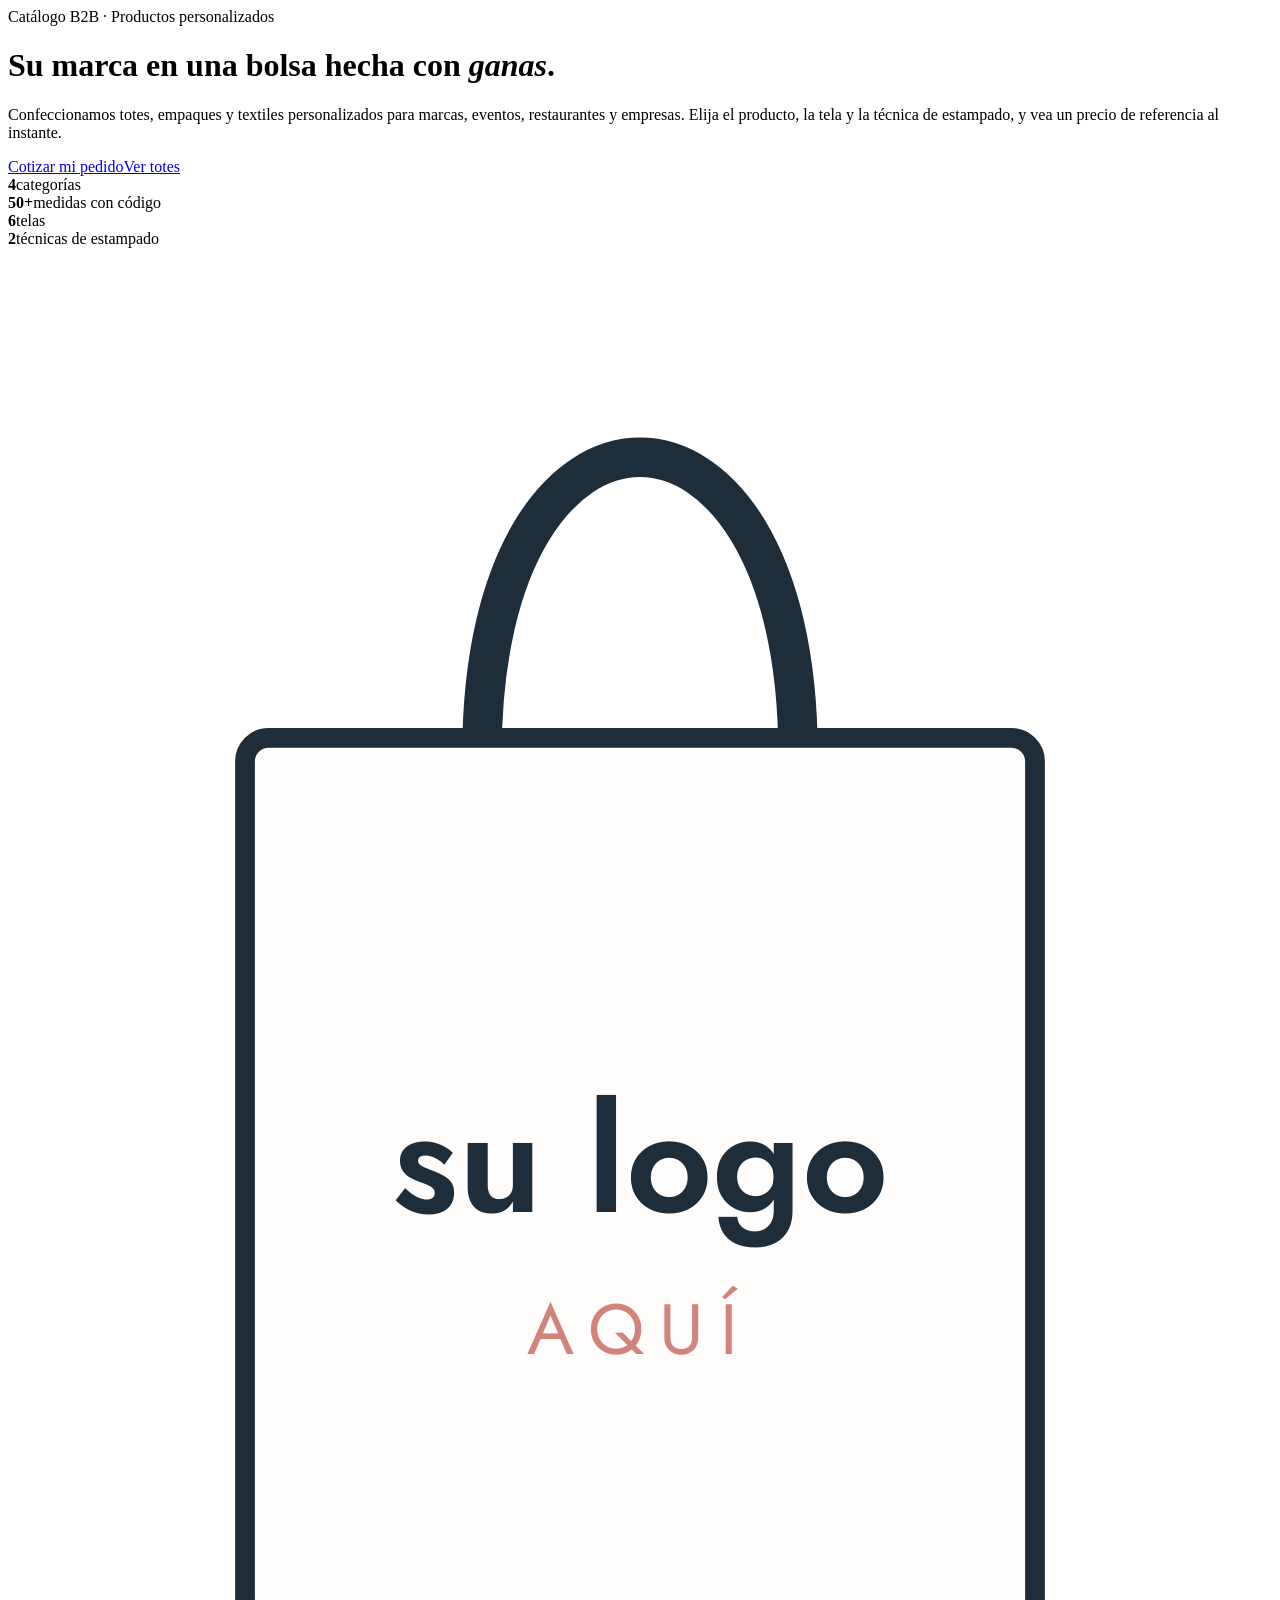
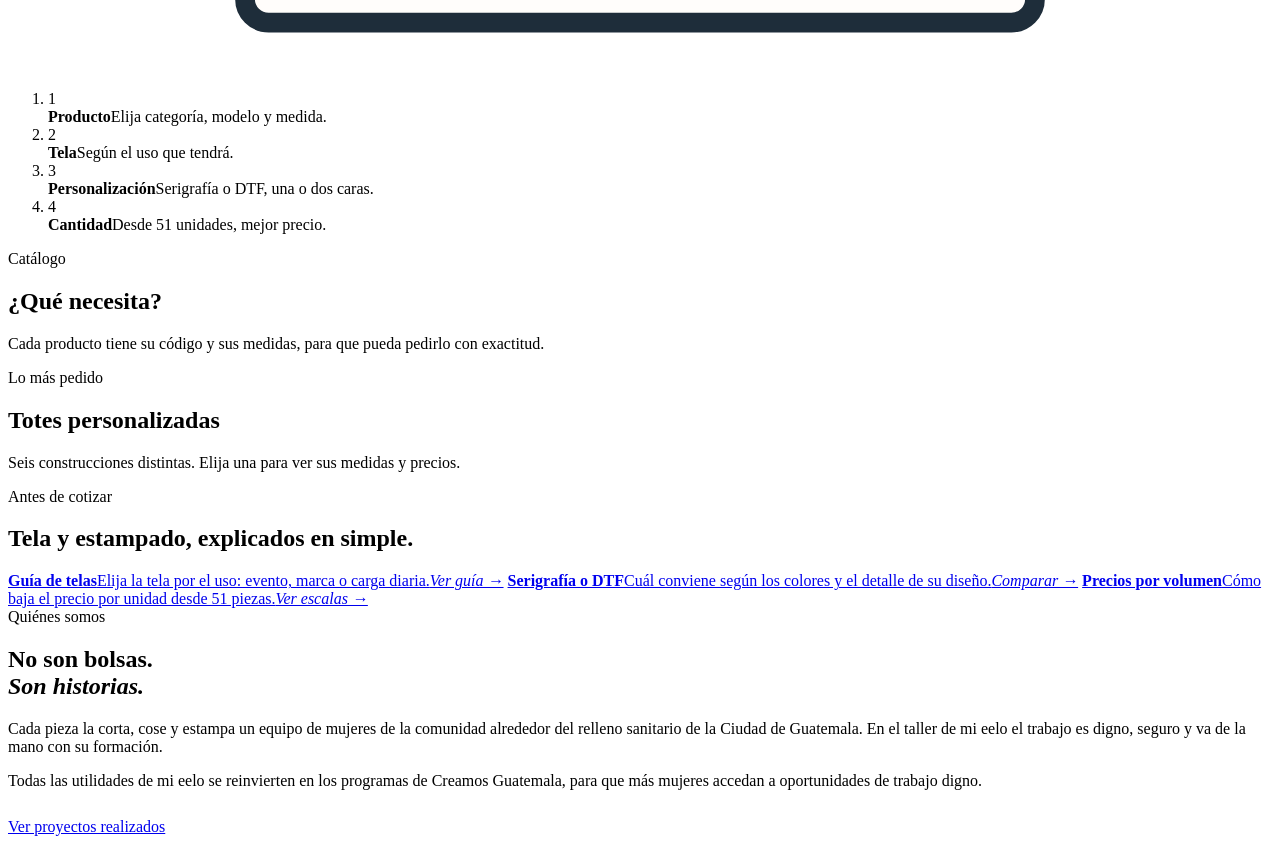
==== index.html @ a4f09148 "Add files via upload" ====
<!doctype html>
<html lang="es">
<head>
<meta charset="utf-8">
<meta name="viewport" content="width=device-width, initial-scale=1">
<title>mi eelo · Catálogo de productos personalizados</title>
<meta name="description" content="Totes, bolsas de empaque y textiles personalizados con serigrafía y DTF, con cotizador en línea.">
<link rel="preconnect" href="https://fonts.googleapis.com">
<link rel="preconnect" href="https://fonts.gstatic.com" crossorigin>
<link href="https://fonts.googleapis.com/css2?family=DM+Sans:opsz,wght@9..40,400;9..40,500;9..40,700&family=Jost:wght@400;500;600;700&display=swap" rel="stylesheet">
<link rel="stylesheet" href="assets/estilos.css">
</head>
<body data-pagina="inicio">
<div id="encabezado"></div>
<header class="hero"><div class="wrap">
  <div>
    <div class="eyebrow">Catálogo B2B · Productos personalizados</div>
    <h1>Su marca en una bolsa hecha con <em>ganas</em>.</h1>
    <p class="lead">Confeccionamos totes, empaques y textiles personalizados para marcas, eventos, restaurantes y empresas. Elija el producto, la tela y la técnica de estampado, y vea un precio de referencia al instante.</p>
    <div class="botonera"><a href="cotizador.html" class="btn btn-primary">Cotizar mi pedido</a><a href="totes.html" class="btn btn-ghost">Ver totes</a></div>
    <div class="hero-meta"><div><b>4</b>categorías</div><div><b>50+</b>medidas con código</div><div><b>6</b>telas</div><div><b>2</b>técnicas de estampado</div></div>
  </div>
  <div class="hero-art" aria-hidden="true"><div class="sol"></div><div class="sol2"></div><svg viewBox="0 0 160 180" fill="none">
        <path d="M60 64 C60 14, 100 14, 100 64" stroke="#1E2D3A" stroke-width="5" stroke-linecap="round"/>
        <rect x="30" y="62" width="100" height="112" rx="3" fill="#FFFDFB" stroke="#1E2D3A" stroke-width="2.5"/>
        <text x="80" y="122" text-anchor="middle" font-family="Jost, sans-serif" font-size="19" font-weight="600" fill="#1E2D3A">su logo</text>
        <text x="80" y="140" text-anchor="middle" font-family="Jost, sans-serif" font-size="9" letter-spacing="2" fill="#D2837A">AQUÍ</text>
      </svg></div>
</div></header>

<div class="pasos"><div class="wrap"><ol>
  <li><span class="n">1</span><div><b>Producto</b><span>Elija categoría, modelo y medida.</span></div></li>
  <li><span class="n">2</span><div><b>Tela</b><span>Según el uso que tendrá.</span></div></li>
  <li><span class="n">3</span><div><b>Personalización</b><span>Serigrafía o DTF, una o dos caras.</span></div></li>
  <li><span class="n">4</span><div><b>Cantidad</b><span>Desde 51 unidades, mejor precio.</span></div></li>
</ol></div></div>

<section><div class="wrap">
  <div class="eyebrow">Catálogo</div>
  <h2>¿Qué necesita?</h2>
  <p class="lead">Cada producto tiene su código y sus medidas, para que pueda pedirlo con exactitud.</p>
  <div class="grid-cat" id="gridCategorias"></div>
</div></section>

<section style="background:var(--blush)"><div class="wrap">
  <div class="eyebrow">Lo más pedido</div>
  <h2>Totes personalizadas</h2>
  <p class="lead">Seis construcciones distintas. Elija una para ver sus medidas y precios.</p>
  <div class="atajos" id="atajosTotes"></div>
</div></section>

<section><div class="wrap">
  <div class="eyebrow">Antes de cotizar</div>
  <h2>Tela y estampado, explicados en simple.</h2>
  <div class="otras">
    <a class="cat-mini" href="personalizacion.html#telas" style="--c:var(--lila)"><b>Guía de telas</b><span>Elija la tela por el uso: evento, marca o carga diaria.</span><i>Ver guía →</i></a>
    <a class="cat-mini" href="personalizacion.html#tecnicas" style="--c:var(--arena)"><b>Serigrafía o DTF</b><span>Cuál conviene según los colores y el detalle de su diseño.</span><i>Comparar →</i></a>
    <a class="cat-mini" href="personalizacion.html#volumen" style="--c:#C9D7D3"><b>Precios por volumen</b><span>Cómo baja el precio por unidad desde 51 piezas.</span><i>Ver escalas →</i></a>
  </div>
</div></section>

<section class="historia"><div class="wrap">
  <div>
    <div class="eyebrow" style="color:var(--terra)">Quiénes somos</div>
    <h2>No son bolsas.<br><em>Son historias.</em></h2>
    <p>Cada pieza la corta, cose y estampa un equipo de mujeres de la comunidad alrededor del relleno sanitario de la Ciudad de Guatemala. En el taller de mi eelo el trabajo es digno, seguro y va de la mano con su formación.</p>
    <p>Todas las utilidades de mi eelo se reinvierten en los programas de Creamos Guatemala, para que más mujeres accedan a oportunidades de trabajo digno.</p>
    <div class="botonera" style="margin-top:28px"><a href="proyectos.html" class="btn btn-terra">Ver proyectos realizados</a></div>
  </div>
  <div class="circulos" aria-hidden="true">
    <i style="inset:0;background:var(--terra)"></i>
    <i style="width:55%;height:55%;left:-6%;bottom:-4%;background:var(--salvia)"></i>
    <i style="width:30%;height:30%;right:4%;top:6%;background:var(--lila)"></i>
  </div>
</div></section>
<div id="pie"></div>
<script src="assets/datos.js"></script>
<script src="assets/app.js"></script>
</body>
</html>
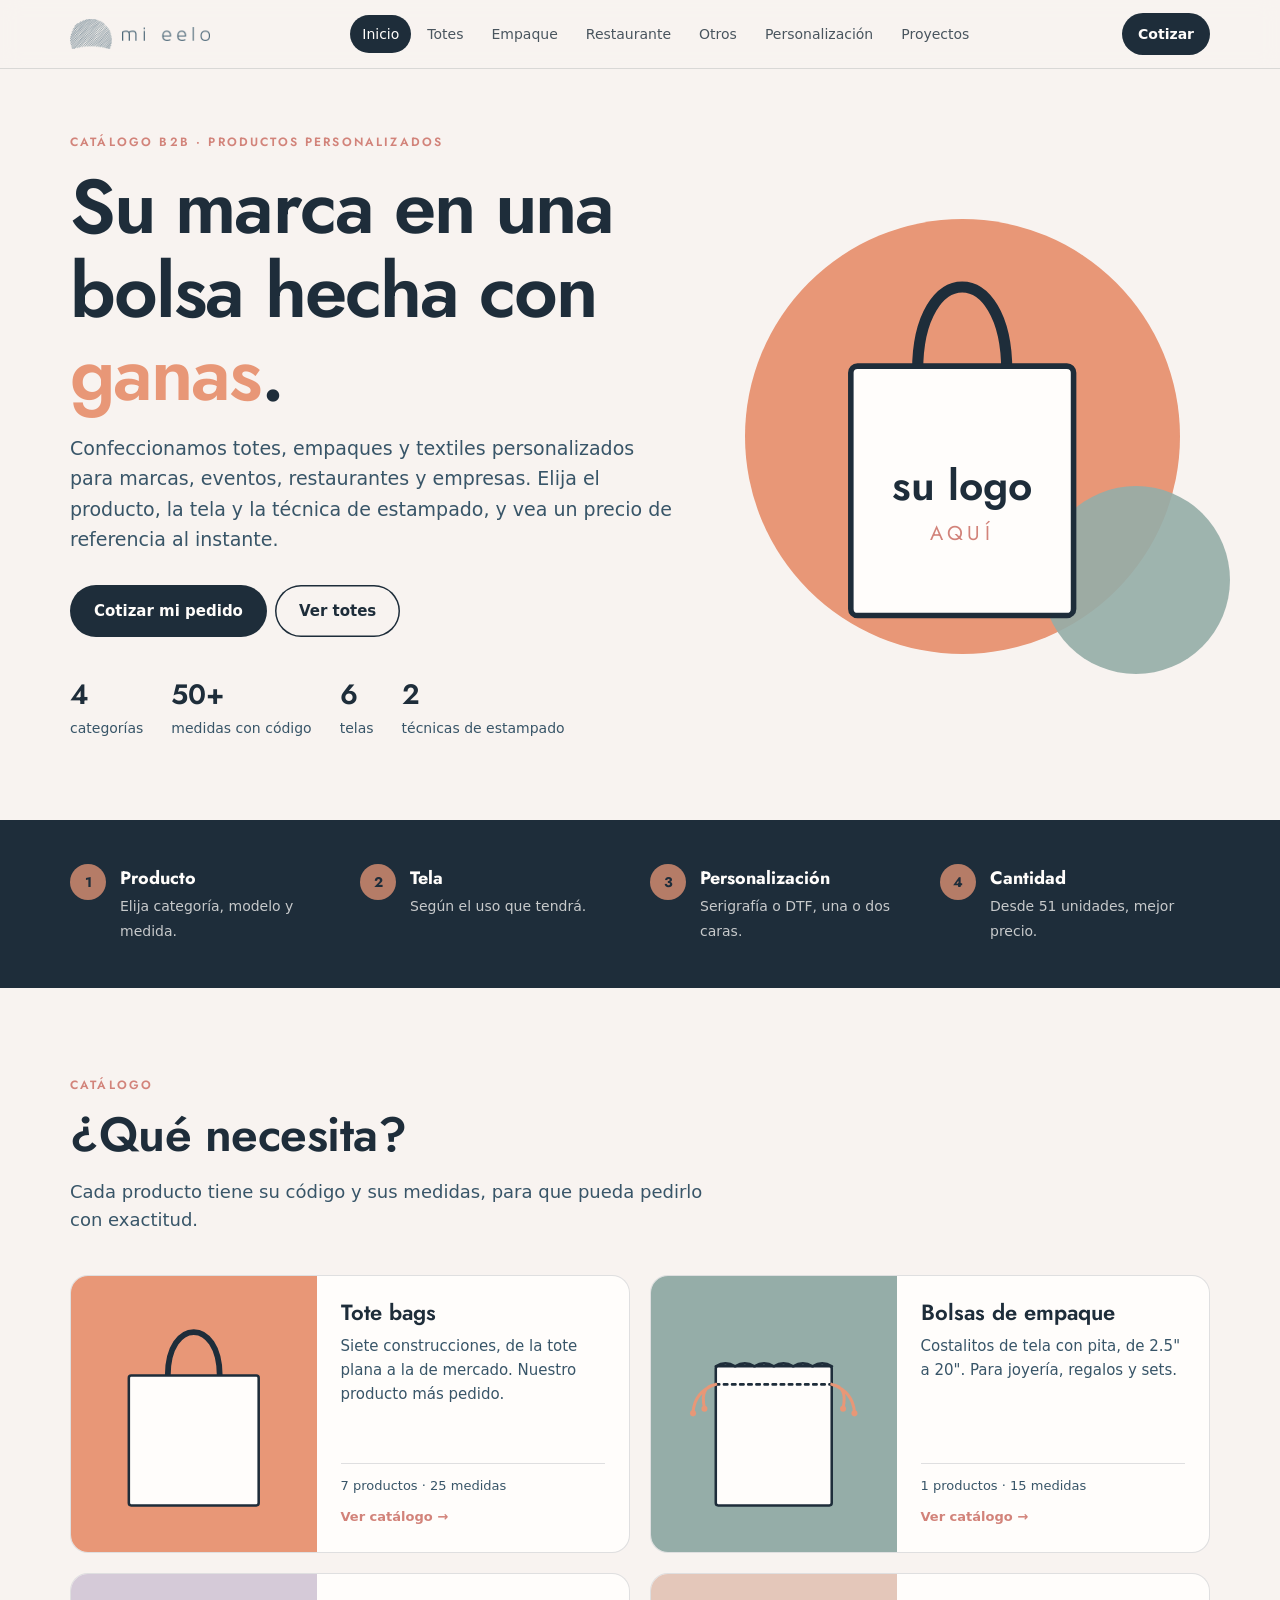
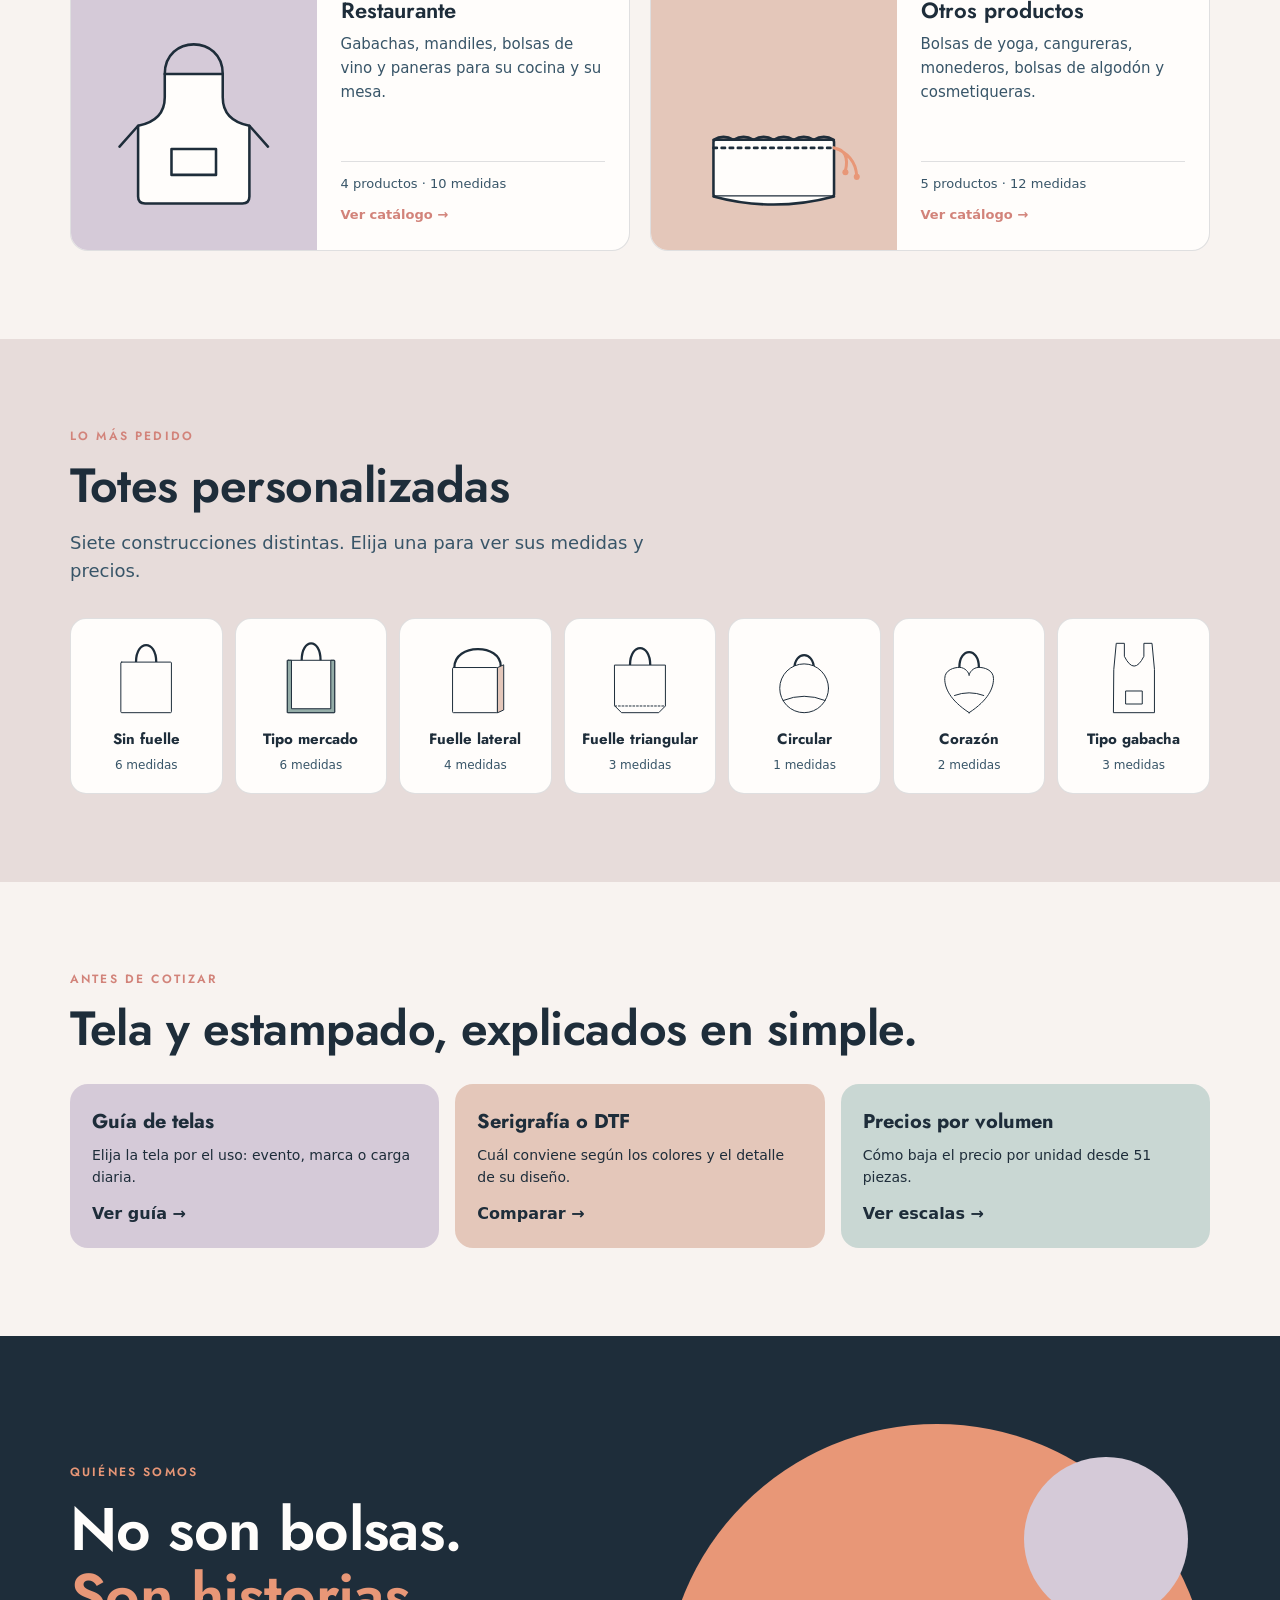
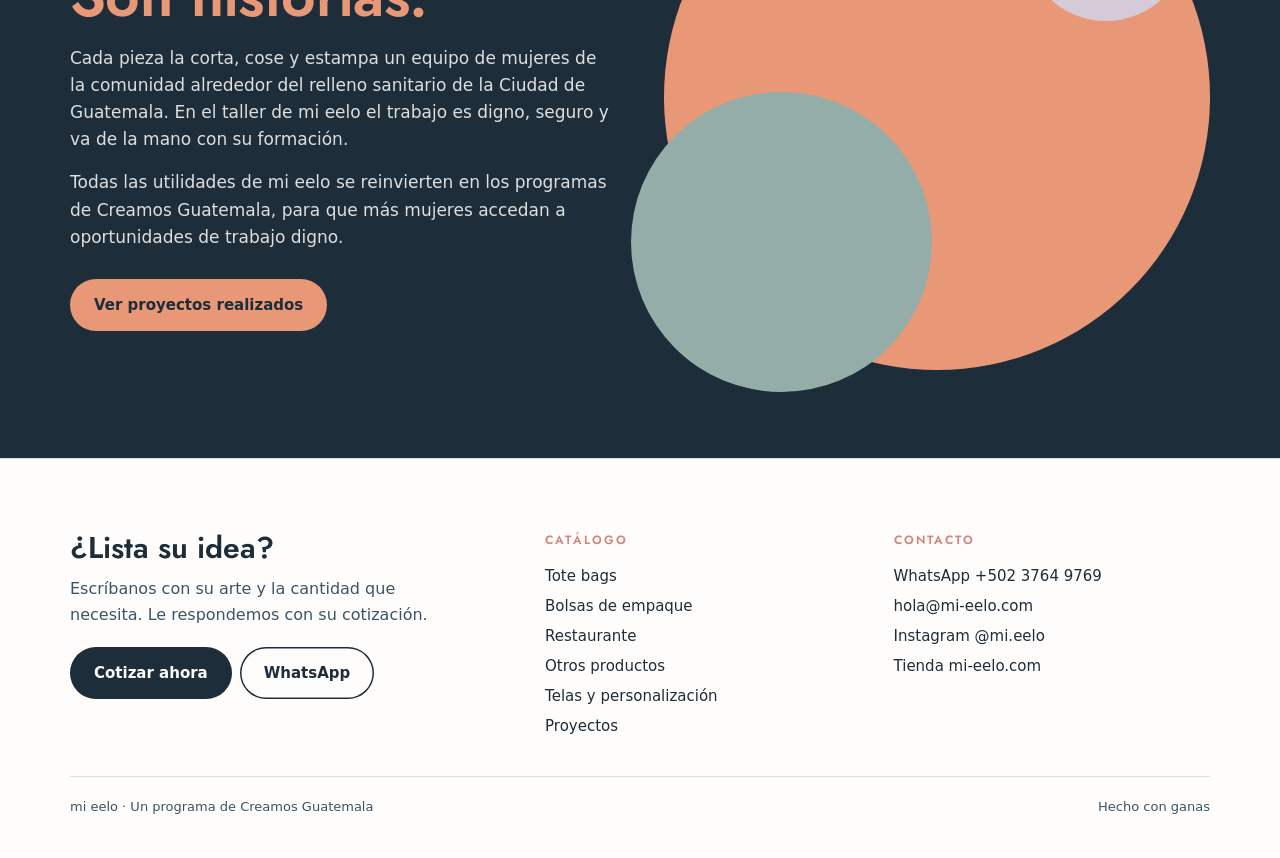
==== commit ecd7b360: "Logo con tamaño ajustable, íconos a la medida y reverso - Cotizador: subir logo (se recortan bordes " ====
--- a/index.html
+++ b/index.html
@@ -8,9 +8,17 @@
 <link rel="preconnect" href="https://fonts.googleapis.com">
 <link rel="preconnect" href="https://fonts.gstatic.com" crossorigin>
 <link href="https://fonts.googleapis.com/css2?family=DM+Sans:opsz,wght@9..40,400;9..40,500;9..40,700&family=Jost:wght@400;500;600;700&display=swap" rel="stylesheet">
-<link rel="stylesheet" href="assets/estilos.css">
+<link rel="stylesheet" href="assets/estilos.css?v=6">
 </head>
 <body data-pagina="inicio">
+<div id="cargador" aria-hidden="true">
+  <div class="cg-logo">
+    <div class="cg-sol"><img src="assets/img/logo-sol.png" alt=""></div>
+    <img class="cg-txt" src="assets/img/logo-texto.png" alt="">
+    <div class="cg-barra"><i></i></div>
+  </div>
+</div>
+<script>try{var c=document.getElementById('cargador');if(sessionStorage.getItem('mieelo-visto'))c.classList.add('rapido');sessionStorage.setItem('mieelo-visto','1')}catch(e){}</script>
 <div id="encabezado"></div>
 <header class="hero"><div class="wrap">
   <div>
@@ -45,7 +53,7 @@
 <section style="background:var(--blush)"><div class="wrap">
   <div class="eyebrow">Lo más pedido</div>
   <h2>Totes personalizadas</h2>
-  <p class="lead">Seis construcciones distintas. Elija una para ver sus medidas y precios.</p>
+  <p class="lead">Siete construcciones distintas. Elija una para ver sus medidas y precios.</p>
   <div class="atajos" id="atajosTotes"></div>
 </div></section>
 
@@ -74,7 +82,7 @@
   </div>
 </div></section>
 <div id="pie"></div>
-<script src="assets/datos.js"></script>
-<script src="assets/app.js"></script>
+<script src="assets/datos.js?v=6"></script>
+<script src="assets/app.js?v=6"></script>
 </body>
 </html>
--- a/assets/estilos.css
+++ b/assets/estilos.css
@@ -0,0 +1,356 @@
+/* =========================================================
+   mi eelo · estilos del catálogo (Brandbook 2020)
+   Mission Gothic es la tipografía de marca: si tienen el archivo,
+   agreguen un @font-face aquí y se usará automáticamente.
+   Mientras tanto se muestra Jost como sustituto.
+   ========================================================= */
+:root{
+  --navy:#1E2D3A; --azul:#385568; --blush:#E7DCDA; --arena:#E4C7BA; --lino:#D8C8BE;
+  --coral:#D2837A; --terra:#E89777; --gris:#B1AAB2; --salvia:#95ADA8; --lila:#D5CAD8;
+  --papel:#F8F3F0; --blanco:#FFFDFB; --linea:rgba(30,45,58,.14);
+  --f-marca:'Mission Gothic','Jost',system-ui,sans-serif;
+  --f-texto:'DM Sans',system-ui,sans-serif;
+  --radio:18px;
+}
+*{box-sizing:border-box}
+html{scroll-behavior:smooth}
+body{margin:0;background:var(--papel);color:var(--navy);font-family:var(--f-texto);font-size:16px;line-height:1.6;-webkit-font-smoothing:antialiased}
+img,svg{display:block;max-width:100%}
+a{color:inherit}
+h1,h2,h3,h4{font-family:var(--f-marca);font-weight:600;line-height:1.1;margin:0}
+h1{font-size:clamp(40px,6vw,76px);letter-spacing:-.025em}
+h2{font-size:clamp(30px,4.2vw,48px);letter-spacing:-.01em}
+h3{font-size:22px}
+p{margin:0}
+.wrap{max-width:1180px;margin:0 auto;padding:0 20px}
+section{padding:88px 0;position:relative}
+.eyebrow{font-family:var(--f-marca);text-transform:uppercase;letter-spacing:.18em;font-size:12px;font-weight:600;color:var(--coral);margin-bottom:14px}
+.lead{font-size:18px;color:var(--azul);max-width:640px;margin-top:16px}
+.muted{color:var(--azul)}
+.oculto{display:none!important}
+.btn{display:inline-flex;align-items:center;justify-content:center;gap:8px;padding:14px 24px;border-radius:999px;font-weight:700;text-decoration:none;border:0;cursor:pointer;font-family:var(--f-texto);font-size:15px;transition:transform .15s,background .15s;white-space:nowrap}
+.btn:hover{transform:translateY(-1px)}
+.btn-sm{padding:10px 16px;font-size:14px}
+.btn-primary{background:var(--navy);color:var(--blanco)}
+.btn-primary:hover{background:var(--azul)}
+.btn-ghost{background:transparent;color:var(--navy);box-shadow:inset 0 0 0 1.5px var(--navy)}
+.btn-terra{background:var(--terra);color:var(--navy)}
+.botonera{display:flex;gap:8px;flex-wrap:wrap}
+
+/* NAV */
+.nav{position:sticky;top:0;z-index:50;background:rgba(248,243,240,.92);backdrop-filter:blur(10px);border-bottom:1px solid var(--linea)}
+.nav .wrap{display:flex;align-items:center;justify-content:space-between;height:68px;gap:16px}
+.logo{font-family:var(--f-marca);font-size:26px;font-weight:600;letter-spacing:-.02em;text-decoration:none;flex:none}
+.logo span{color:var(--terra)}
+.nav ul{display:flex;gap:4px;list-style:none;margin:0;padding:0;font-size:14px;font-weight:500}
+.nav ul a{text-decoration:none;padding:8px 12px;border-radius:999px;display:block;opacity:.8}
+.nav ul a:hover{opacity:1;background:var(--blush)}
+.nav ul a.activo{opacity:1;background:var(--navy);color:var(--blanco)}
+.nav-der{display:flex;gap:10px;align-items:center}
+.hamburguesa{display:none;width:42px;height:42px;border:0;background:var(--blush);border-radius:50%;cursor:pointer;flex-direction:column;justify-content:center;align-items:center;gap:4px}
+.hamburguesa span{width:18px;height:2px;background:var(--navy);display:block}
+@media(max-width:1020px){
+  .hamburguesa{display:flex}
+  .nav ul{display:none;position:absolute;top:68px;left:0;right:0;background:var(--papel);flex-direction:column;padding:12px 20px 20px;border-bottom:1px solid var(--linea)}
+  .nav ul.abierto{display:flex}
+  .nav ul a{padding:12px 14px}
+}
+
+/* CABECERA DE PÁGINA */
+.cabecera{padding:64px 0 40px}
+.cabecera .migas{font-size:13px;color:var(--azul);margin-bottom:18px}
+.cabecera .migas a{text-decoration:none;color:var(--coral);font-weight:600}
+
+/* HERO */
+.hero{padding:64px 0 80px;overflow:hidden}
+.hero .wrap{display:grid;grid-template-columns:1.1fr .9fr;gap:40px;align-items:center}
+.hero h1 em{font-style:normal;color:var(--terra)}
+.hero .lead{font-size:19px}
+.hero .botonera{margin-top:30px}
+.hero-art{position:relative;aspect-ratio:1/1}
+.hero-art .sol{position:absolute;inset:6%;border-radius:50%;background:var(--terra)}
+.hero-art .sol2{position:absolute;width:38%;aspect-ratio:1;border-radius:50%;background:var(--salvia);right:-4%;bottom:2%;opacity:.9}
+.hero-art svg{position:absolute;inset:8% 14%;width:72%;height:auto}
+.hero-meta{display:flex;gap:28px;margin-top:36px;flex-wrap:wrap}
+.hero-meta div{font-size:14px;color:var(--azul)}
+.hero-meta b{display:block;font-family:var(--f-marca);font-size:28px;color:var(--navy);font-weight:600}
+@media(max-width:860px){.hero .wrap{grid-template-columns:1fr}.hero-art{max-width:360px;margin:0 auto;width:100%}}
+
+/* PASOS */
+.pasos{background:var(--navy);color:var(--blanco);padding:44px 0}
+.pasos ol{list-style:none;margin:0;padding:0;display:grid;grid-template-columns:repeat(4,1fr);gap:20px}
+.pasos li{display:flex;gap:14px;align-items:flex-start}
+.pasos .n{flex:none;width:36px;height:36px;border-radius:50%;background:var(--terra);color:var(--navy);display:grid;place-items:center;font-family:var(--f-marca);font-weight:700}
+.pasos b{display:block;font-family:var(--f-marca);font-size:18px}
+.pasos span{font-size:14px;opacity:.75}
+@media(max-width:860px){.pasos ol{grid-template-columns:1fr 1fr}}
+@media(max-width:520px){.pasos ol{grid-template-columns:1fr}}
+
+/* CATEGORÍAS (inicio) */
+.grid-cat{display:grid;grid-template-columns:repeat(2,1fr);gap:20px;margin-top:40px}
+.cat{display:grid;grid-template-columns:44% 1fr;background:var(--blanco);border-radius:var(--radio);overflow:hidden;text-decoration:none;border:1px solid var(--linea);transition:transform .2s,box-shadow .2s}
+.cat:hover{transform:translateY(-3px);box-shadow:0 14px 30px -18px rgba(30,45,58,.4)}
+.cat-foto{background:var(--c);display:grid;place-items:center;min-height:220px;overflow:hidden}
+.cat-foto img{width:100%;height:100%;object-fit:cover}
+.cat-txt{padding:24px;display:flex;flex-direction:column;gap:10px}
+.cat-txt p{font-size:15px;color:var(--azul)}
+.cat-pie{margin-top:auto;display:flex;justify-content:space-between;gap:10px;flex-wrap:wrap;font-size:13px;color:var(--azul);padding-top:12px;border-top:1px solid var(--linea)}
+.cat-pie i{font-style:normal;font-weight:700;color:var(--coral)}
+@media(max-width:860px){.grid-cat{grid-template-columns:1fr}}
+@media(max-width:480px){.cat{grid-template-columns:1fr}.cat-foto{min-height:180px}}
+.atajos{display:grid;grid-template-columns:repeat(7,1fr);gap:12px;margin-top:32px}
+.atajo{background:var(--blanco);border-radius:16px;padding:16px 12px;text-align:center;text-decoration:none;border:1px solid var(--linea);transition:border-color .2s}
+.atajo:hover{border-color:var(--navy)}
+.atajo svg{height:84px;width:auto;margin:0 auto 8px}
+.atajo b{display:block;font-family:var(--f-marca);font-size:15px}
+.atajo span{font-size:12px;color:var(--azul)}
+@media(max-width:860px){.atajos{grid-template-columns:repeat(3,1fr)}}
+
+/* FILTROS Y TARJETAS DE PRODUCTO */
+.filtros{display:flex;gap:8px;flex-wrap:wrap;margin-bottom:28px;position:sticky;top:68px;z-index:5;background:var(--papel);padding:12px 0}
+.filtros button{font:inherit;font-size:14px;font-weight:500;padding:9px 16px;border-radius:999px;border:1.5px solid var(--linea);background:var(--blanco);cursor:pointer;color:var(--navy)}
+.filtros button small{opacity:.55;margin-left:4px}
+.filtros button.on{background:var(--navy);color:var(--blanco);border-color:var(--navy)}
+.grid-productos{display:grid;grid-template-columns:repeat(3,1fr);gap:22px}
+.producto{background:var(--blanco);border-radius:var(--radio);overflow:hidden;display:flex;flex-direction:column;border:1px solid var(--linea)}
+.producto .foto{position:relative;background:var(--blush);aspect-ratio:1/1;overflow:hidden}
+.producto .foto img{width:100%;height:100%;object-fit:cover}
+.ilus-respaldo{width:100%;height:100%;display:grid;place-items:center;padding:30px}
+.ilus-respaldo svg{height:100%;width:auto}
+.badge-cod{position:absolute;top:12px;left:12px;background:var(--navy);color:var(--blanco);font-size:12px;font-weight:700;letter-spacing:.06em;padding:5px 10px;border-radius:999px}
+.miniaturas{position:absolute;bottom:12px;left:0;right:0;display:flex;justify-content:center;gap:6px}
+.miniaturas button{width:10px;height:10px;border-radius:50%;border:0;background:rgba(255,255,255,.7);cursor:pointer;padding:0;box-shadow:0 0 0 1px rgba(30,45,58,.25)}
+.miniaturas button.on{background:var(--navy)}
+.producto .cuerpo{padding:22px;display:flex;flex-direction:column;gap:10px;flex:1}
+.producto .rasgo{font-size:12px;text-transform:uppercase;letter-spacing:.12em;color:var(--coral);font-weight:700}
+.producto p{font-size:14px;color:var(--azul)}
+.lbl,.sub-lbl{font-size:12px;text-transform:uppercase;letter-spacing:.12em;font-weight:700;color:var(--azul);margin-top:4px}
+.variantes{display:flex;gap:6px;flex-wrap:wrap}
+.variantes button{font:inherit;border:1.5px solid var(--linea);background:var(--papel);border-radius:10px;padding:6px 10px;cursor:pointer;text-align:left;line-height:1.2;color:var(--navy)}
+.variantes button b{display:block;font-size:11px;letter-spacing:.06em;color:var(--coral)}
+.variantes button span{font-size:13px;font-weight:500}
+.variantes button.on{background:var(--navy);color:var(--blanco);border-color:var(--navy)}
+.variantes button.on b{color:var(--terra)}
+.ficha{display:flex;flex-wrap:wrap;gap:6px 14px;font-size:13px;background:var(--papel);border-radius:10px;padding:10px 12px}
+.ficha span{white-space:nowrap}
+.pie-prod{margin-top:auto;padding-top:14px;border-top:1px solid var(--linea);display:flex;flex-direction:column;gap:12px}
+.desde{font-size:12px;color:var(--azul);line-height:1.3}
+.desde b{display:block;font-family:var(--f-marca);font-size:24px;color:var(--navy)}
+@media(max-width:1000px){.grid-productos{grid-template-columns:1fr 1fr}}
+@media(max-width:620px){.grid-productos{grid-template-columns:1fr}}
+.otras{display:grid;grid-template-columns:repeat(3,1fr);gap:16px;margin-top:28px}
+.cat-mini{background:var(--c);border-radius:var(--radio);padding:22px;text-decoration:none;display:flex;flex-direction:column;gap:6px}
+.cat-mini b{font-family:var(--f-marca);font-size:20px}
+.cat-mini span{font-size:14px}
+.cat-mini i{font-style:normal;font-weight:700;margin-top:6px}
+@media(max-width:760px){.otras{grid-template-columns:1fr}}
+.banda-cta{background:var(--navy);color:var(--blanco);border-radius:var(--radio);padding:34px;display:flex;justify-content:space-between;align-items:center;gap:20px;flex-wrap:wrap;margin-top:48px}
+.banda-cta h3{font-size:26px}
+.banda-cta p{opacity:.8;margin-top:6px}
+
+/* TELAS */
+.guia{display:grid;grid-template-columns:repeat(3,1fr);gap:18px;margin:40px 0}
+.uso{border-radius:var(--radio);padding:26px}
+.uso:nth-child(1){background:var(--lila)}
+.uso:nth-child(2){background:var(--arena)}
+.uso:nth-child(3){background:#C9D7D3}
+.uso .q{font-size:13px;text-transform:uppercase;letter-spacing:.14em;font-weight:700;opacity:.7}
+.uso h3{margin:10px 0 8px;font-size:21px}
+.uso p{font-size:15px}
+.uso .rec{margin-top:14px;font-weight:700;font-size:15px}
+.grid-telas{display:grid;grid-template-columns:repeat(3,1fr);gap:16px}
+.tela{border:1px solid var(--linea);border-radius:var(--radio);padding:22px;display:flex;flex-direction:column;gap:10px;background:var(--blanco)}
+.tela .muestra,.sw{background-image:repeating-linear-gradient(0deg,rgba(255,255,255,.3) 0 1px,transparent 1px 4px),repeating-linear-gradient(90deg,rgba(30,45,58,.07) 0 1px,transparent 1px 4px)}
+.tela .muestra{height:64px;border-radius:12px}
+.tela .fam{font-size:12px;text-transform:uppercase;letter-spacing:.14em;color:var(--coral);font-weight:700}
+.tela p{font-size:14px;color:var(--azul)}
+.tela .btn{margin-top:auto;align-self:flex-start}
+.medidor{display:grid;grid-template-columns:120px 1fr;gap:6px 10px;font-size:13px;align-items:center}
+.puntos{display:inline-flex;gap:4px;vertical-align:middle}
+.puntos i{width:11px;height:11px;border-radius:50%;background:var(--linea)}
+.puntos i.on{background:var(--navy)}
+.aptitud{display:flex;gap:6px;flex-wrap:wrap}
+.aptitud span{font-size:12px;padding:3px 10px;border-radius:999px;background:var(--papel);border:1px solid var(--linea)}
+@media(max-width:960px){.guia,.grid-telas{grid-template-columns:1fr 1fr}}
+@media(max-width:600px){.guia,.grid-telas{grid-template-columns:1fr}}
+
+/* TÉCNICAS */
+.tecnicas{display:grid;grid-template-columns:1fr 1fr;gap:22px;margin-top:40px}
+.tecnica{background:var(--blanco);border-radius:var(--radio);padding:30px;border:1px solid var(--linea)}
+.tecnica h3{font-size:28px;margin-bottom:6px}
+.tecnica .sub{color:var(--azul);margin-bottom:18px}
+.tecnica ul{padding-left:18px;margin:0 0 20px;font-size:15px}
+.tecnica li{margin-bottom:6px}
+table.precios{width:100%;border-collapse:collapse;font-size:15px}
+table.precios th,table.precios td{text-align:left;padding:10px 0;border-bottom:1px solid var(--linea)}
+table.precios th{font-size:12px;text-transform:uppercase;letter-spacing:.12em;color:var(--azul);font-weight:700}
+table.precios td:last-child,table.precios th:last-child{text-align:right}
+.nota{font-size:13px;color:var(--azul);margin-top:12px}
+.simulador{margin-top:22px;display:grid;grid-template-columns:1fr 220px;gap:28px;background:var(--navy);color:var(--blanco);border-radius:var(--radio);padding:34px}
+.simulador h3{font-size:26px;margin-bottom:8px}
+.simulador p{opacity:.8;font-size:15px}
+.sim-ctrl{display:flex;gap:8px;flex-wrap:wrap;margin:20px 0}
+.sim-ctrl button{background:transparent;color:var(--blanco);border:1.5px solid rgba(255,255,255,.35);border-radius:999px;padding:8px 14px;font:inherit;font-size:14px;cursor:pointer}
+.sim-ctrl button.on{background:var(--terra);border-color:var(--terra);color:var(--navy);font-weight:700}
+.sim-custom{display:flex;gap:10px;align-items:center;font-size:14px;flex-wrap:wrap}
+.simulador .sim-custom input{width:76px;padding:8px;border-radius:10px;border:0;font:inherit;color:var(--navy)}
+.sim-res{display:flex;gap:32px;margin-top:24px;flex-wrap:wrap}
+.sim-res b{display:block;font-family:var(--f-marca);font-size:36px;color:var(--terra)}
+.sim-res span{font-size:13px;opacity:.75}
+.metro{background:var(--blanco);border-radius:6px;padding:6px}
+.metro-lbl{font-size:12px;opacity:.7;text-align:center;margin-top:8px}
+.caras{display:grid;grid-template-columns:repeat(3,1fr);gap:16px;margin-top:22px}
+.cara{background:var(--blush);border-radius:var(--radio);padding:22px}
+.cara h4{font-size:19px;margin-bottom:6px}
+.cara p{font-size:14px;color:var(--azul)}
+@media(max-width:860px){.tecnicas,.simulador,.caras{grid-template-columns:1fr}.metro-box{max-width:220px}}
+
+/* VOLUMEN */
+.escalas{display:grid;grid-template-columns:repeat(4,1fr);gap:14px;margin-top:36px}
+.escala{background:var(--blanco);border-radius:var(--radio);padding:24px}
+.escala .rango{font-family:var(--f-marca);font-size:22px;font-weight:600}
+.escala .uds{font-size:13px;color:var(--azul)}
+.escala .px{font-family:var(--f-marca);font-size:34px;font-weight:600;margin-top:16px}
+.escala .ahorro{font-size:13px;color:var(--coral);font-weight:700;min-height:20px}
+.escala.dest{background:var(--navy);color:var(--blanco)}
+.escala.dest .uds{color:var(--lino)}
+.escala.dest .ahorro{color:var(--terra)}
+@media(max-width:860px){.escalas{grid-template-columns:1fr 1fr}}
+
+/* COTIZADOR */
+.cot{display:grid;grid-template-columns:1.3fr .8fr;gap:28px;align-items:start}
+.form{background:var(--blanco);border-radius:var(--radio);padding:30px;border:1px solid var(--linea);display:flex;flex-direction:column;gap:30px}
+.grupo{display:flex;flex-direction:column;gap:12px}
+.grupo h4{font-size:15px;text-transform:uppercase;letter-spacing:.12em;display:flex;gap:10px;align-items:center}
+.grupo h4 .n{width:26px;height:26px;border-radius:50%;background:var(--terra);display:grid;place-items:center;font-size:13px}
+.seg{display:flex;gap:8px;flex-wrap:wrap}
+.seg button{font:inherit;font-size:14px;font-weight:500;padding:9px 16px;border-radius:999px;border:1.5px solid var(--linea);background:var(--papel);cursor:pointer;color:var(--navy);line-height:1.25;text-align:left}
+.seg button small{display:block;font-size:11px;opacity:.7;font-weight:400}
+.seg button.on{background:var(--navy);color:var(--blanco);border-color:var(--navy)}
+.seg-cat button{padding:11px 20px;font-weight:700}
+.seg-cat button.on{background:var(--terra);border-color:var(--terra);color:var(--navy)}
+.seg-var button{border-radius:12px;padding:8px 12px}
+.seg-var button b{font-size:12px;letter-spacing:.04em}
+.telas-sel{display:grid;grid-template-columns:repeat(3,1fr);gap:10px}
+.telas-sel button{font:inherit;text-align:left;border:1.5px solid var(--linea);background:var(--papel);border-radius:14px;padding:12px;cursor:pointer;display:flex;flex-direction:column;gap:4px;color:var(--navy)}
+.telas-sel .sw{height:28px;border-radius:8px;display:block;margin-bottom:4px}
+.telas-sel b{font-size:15px}
+.telas-sel small{font-size:12px;color:var(--azul)}
+.mini-med{font-size:11px;color:var(--azul);display:flex;justify-content:space-between;align-items:center}
+.mini-med .puntos i{width:7px;height:7px}
+.telas-sel button.on{border-color:var(--navy);box-shadow:inset 0 0 0 1.5px var(--navy);background:var(--blanco)}
+.ayuda{font-size:13px;color:var(--azul)}
+.ayuda a{color:var(--coral);font-weight:700}
+.cara-box{border:1px dashed var(--linea);border-radius:14px;padding:16px;display:flex;flex-direction:column;gap:10px}
+.cara-box .tit{font-weight:700;font-size:14px}
+.fila{display:grid;grid-template-columns:1fr 1fr;gap:12px}
+label.campo{display:flex;flex-direction:column;gap:6px;font-size:13px;font-weight:500;color:var(--azul)}
+select,input[type=number]{font:inherit;font-size:15px;color:var(--navy);padding:11px 12px;border-radius:12px;border:1.5px solid var(--linea);background:var(--papel);width:100%}
+input:focus,button:focus-visible,a:focus-visible{outline:2px solid var(--terra);outline-offset:2px}
+.resumen{position:sticky;top:88px;background:var(--navy);color:var(--blanco);border-radius:var(--radio);padding:26px;display:flex;flex-direction:column;gap:14px}
+.r-top{display:grid;grid-template-columns:96px 1fr;gap:16px;align-items:center}
+.r-foto{width:96px;height:96px;border-radius:12px;overflow:hidden;background:var(--blush)}
+.r-foto img{width:100%;height:100%;object-fit:cover}
+.r-foto .ilus-respaldo{padding:10px}
+.r-cod{display:inline-block;background:var(--terra);color:var(--navy);font-size:12px;font-weight:700;padding:3px 10px;border-radius:999px;letter-spacing:.06em}
+.resumen .unit{font-family:var(--f-marca);font-size:48px;font-weight:600;line-height:1;color:var(--terra);margin-top:8px}
+.resumen .unit small{font-size:15px;color:var(--lino);font-family:var(--f-texto);font-weight:400}
+.resumen .config{font-size:14px;color:var(--lino)}
+.desglose{font-size:14px;border-top:1px solid rgba(255,255,255,.15);padding-top:12px}
+.desglose div{display:flex;justify-content:space-between;gap:10px;padding:4px 0}
+.desglose p{opacity:.85;margin-bottom:8px}
+.desglose .tot{font-weight:700;font-size:16px;border-top:1px solid rgba(255,255,255,.15);margin-top:6px;padding-top:10px}
+.hint{background:rgba(232,151,119,.16);border-radius:12px;padding:12px 14px;font-size:14px}
+.avisos div{background:rgba(255,255,255,.08);border-left:3px solid var(--terra);padding:10px 12px;border-radius:6px;font-size:13px;margin-bottom:8px}
+.resumen .btn-ghost{color:var(--blanco);box-shadow:inset 0 0 0 1.5px rgba(255,255,255,.5)}
+.legal{font-size:12px;color:var(--gris)}
+@media(max-width:1000px){.cot{grid-template-columns:1fr}.resumen{position:static}}
+@media(max-width:600px){.telas-sel{grid-template-columns:1fr 1fr}.fila{grid-template-columns:1fr}.form{padding:20px}}
+
+/* PROCESO */
+.proceso{display:grid;grid-template-columns:repeat(4,1fr);gap:20px;margin-top:36px;counter-reset:p}
+.proceso div{border-top:2px solid var(--navy);padding-top:18px}
+.proceso div::before{counter-increment:p;content:"0" counter(p);font-family:var(--f-marca);font-size:14px;color:var(--coral);font-weight:700}
+.proceso h4{font-size:19px;margin:8px 0}
+.proceso p{font-size:14px;color:var(--azul)}
+@media(max-width:860px){.proceso{grid-template-columns:1fr 1fr}}
+@media(max-width:520px){.proceso{grid-template-columns:1fr}}
+
+/* HISTORIA */
+.historia{background:var(--navy);color:var(--blanco);overflow:hidden}
+.historia .wrap{display:grid;grid-template-columns:1fr 1fr;gap:48px;align-items:center}
+.historia h2{font-size:clamp(36px,5vw,60px)}
+.historia h2 em{font-style:normal;color:var(--terra)}
+.historia p{opacity:.85;font-size:17px;margin-top:16px}
+.historia .circulos{position:relative;aspect-ratio:1}
+.historia .circulos i{position:absolute;border-radius:50%}
+@media(max-width:860px){.historia .wrap{grid-template-columns:1fr}.historia .circulos{max-width:280px}}
+
+/* GALERÍA */
+.galeria{columns:3 280px;column-gap:16px;margin-top:36px}
+.galeria figure{margin:0 0 16px;break-inside:avoid;border-radius:14px;overflow:hidden;background:var(--blush)}
+.galeria img{width:100%;height:auto}
+
+/* FOOTER */
+footer{background:var(--blanco);padding:72px 0 40px;border-top:1px solid var(--linea)}
+footer .wrap{display:grid;grid-template-columns:1.4fr 1fr 1fr;gap:32px}
+footer h3{font-size:30px;margin-bottom:12px}
+footer a:not(.btn){display:block;text-decoration:none;margin-bottom:6px;font-size:15px}
+footer a:not(.btn):hover{color:var(--coral)}
+footer .creditos{grid-column:1/-1;border-top:1px solid var(--linea);padding-top:20px;font-size:13px;color:var(--azul);display:flex;justify-content:space-between;flex-wrap:wrap;gap:10px}
+@media(max-width:760px){footer .wrap{grid-template-columns:1fr}}
+
+/* LOGO EN MENÚ */
+.logo{display:flex;align-items:center;gap:10px}
+.logo-sol{height:30px;width:auto}
+.logo-txt{height:14px;width:auto}
+
+/* CARGADOR: el sol de mi eelo sale sobre el horizonte */
+#cargador{position:fixed;inset:0;z-index:999;background:var(--papel);display:grid;place-items:center;transition:opacity .55s ease,visibility .55s}
+#cargador.fuera{opacity:0;visibility:hidden}
+.cg-logo{display:flex;flex-direction:column;align-items:center;gap:22px;width:200px}
+.cg-sol{width:170px;overflow:hidden;border-bottom:1.5px solid var(--terra);padding-top:4px}
+.cg-sol img{width:100%;transform:translateY(105%);animation:sol-sale 1.1s cubic-bezier(.2,.7,.2,1) .1s forwards}
+.cg-txt{width:150px;opacity:0;letter-spacing:.2em;animation:aparece .7s ease .8s forwards}
+.cg-barra{width:120px;height:2px;background:var(--blush);border-radius:2px;overflow:hidden}
+.cg-barra i{display:block;height:100%;width:40%;background:var(--navy);border-radius:2px;animation:barra 1.1s ease-in-out infinite}
+@keyframes sol-sale{to{transform:translateY(0)}}
+@keyframes aparece{from{opacity:0;transform:translateY(6px)}to{opacity:1;transform:none}}
+@keyframes barra{0%{transform:translateX(-100%)}100%{transform:translateX(260%)}}
+#cargador.rapido .cg-sol img{animation:none;transform:none}
+#cargador.rapido .cg-txt{animation:none;opacity:1}
+@media (prefers-reduced-motion:reduce){
+  .cg-sol img{animation:none;transform:none}.cg-txt{animation:none;opacity:1}.cg-barra i{animation:none;width:100%}
+}
+
+/* SUBIR LOGO + VISTA PREVIA */
+.opc{text-transform:none;letter-spacing:0;font-weight:400}
+.subir{background:var(--papel);border-radius:16px;padding:18px;display:flex;flex-direction:column;gap:12px;border:1.5px solid var(--blush)}
+.subir-tit b{display:block;font-family:var(--f-marca);font-size:18px}
+.subir-tit span{font-size:13px;color:var(--azul)}
+.subir-fila{display:flex;align-items:center;gap:12px;flex-wrap:wrap}
+.subir-btn{position:relative;overflow:hidden}
+.subir-btn input{position:absolute;inset:0;opacity:0;cursor:pointer}
+.subir-btn:focus-within{outline:2px solid var(--terra);outline-offset:2px}
+.subir-ok{display:flex;align-items:center;gap:8px;font-size:13px;font-weight:500;max-width:220px;overflow:hidden;text-overflow:ellipsis;white-space:nowrap}
+.subir-ok img{width:32px;height:32px;object-fit:contain;background:var(--blanco);border-radius:6px;border:1px solid var(--linea)}
+.quitar{border:0;background:var(--blush);width:28px;height:28px;border-radius:50%;cursor:pointer;font-size:16px;line-height:1;color:var(--navy)}
+.seg-mini button{font-size:13px;padding:7px 12px}
+.vista{display:grid;grid-template-columns:1fr 1fr;gap:12px}
+.vista-cara{margin:0;background:var(--blanco);border-radius:14px;padding:12px;border:1px solid var(--linea)}
+.vista-cara figcaption{font-size:12px;text-transform:uppercase;letter-spacing:.12em;font-weight:700;color:var(--azul);margin-bottom:6px}
+.vista-cara svg{width:100%;height:auto;max-height:340px}
+.vista-pie{font-size:12px;color:var(--azul);text-align:center;margin-top:4px}
+.vista-pie.mal{color:#C0392B;font-weight:700}
+@media(max-width:420px){.vista{grid-template-columns:1fr}}
+
+/* Tamaño ajustable del logo en el cotizador */
+.tam-logo{display:flex;flex-direction:column;gap:8px;margin-top:12px;padding:14px;border-radius:14px;background:var(--blanco);border:1.5px solid var(--blush)}
+.tam-cab{display:flex;justify-content:space-between;align-items:baseline;gap:8px;flex-wrap:wrap;font-size:13px;font-weight:500;color:var(--azul)}
+.tam-cab b{font-size:15px;color:var(--navy)}
+.tam-logo input[type=range]{width:100%;accent-color:var(--terra);height:28px;cursor:pointer}
+.tam-esc{display:flex;justify-content:space-between;font-size:11px;color:var(--azul)}
+.tam-precio{margin:0;font-size:13px;color:var(--azul);line-height:1.5}
+.tam-precio b{color:var(--navy)}
+.tam-precio .ahorra{display:inline-block;margin-top:2px;padding:1px 8px;border-radius:999px;background:var(--salvia);color:var(--navy);font-weight:700}
+.vista-med{font-size:12px;color:var(--azul);text-align:center}
